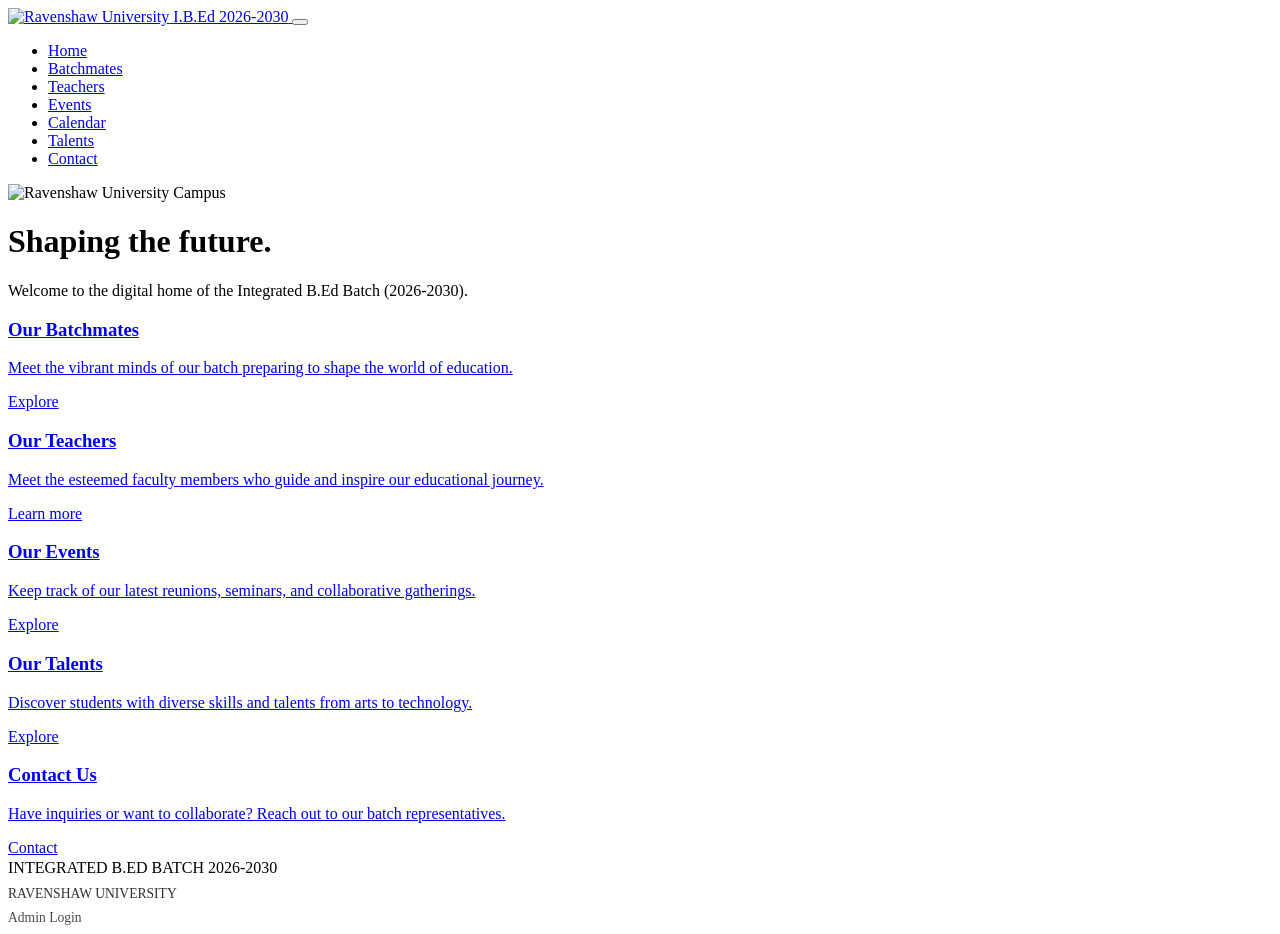
==== index.html @ 54c31852 "Add files via upload" ====
<!DOCTYPE html>
<html lang="en">

<head>
    <meta charset="UTF-8">
    <meta name="viewport" content="width=device-width, initial-scale=1.0">
    <title>Ravenshaw University</title>
    <meta name="description" content="Welcome to the Ravenshaw University Integrated B.Ed Batch 2026-2030 Community Portal. Discover batchmates, teachers, events, and talents.">
    <meta property="og:title" content="Ravenshaw University | Batch Community">
    <meta property="og:description" content="Welcome to the Ravenshaw University Integrated B.Ed Batch 2026-2030 Community Portal.">
    <meta property="og:type" content="website">
    <meta name="theme-color" content="#FFFFFF">

    <link rel="stylesheet" href="assets/css/global.css">
    <link rel="stylesheet" href="assets/css/navbar.css">
    <link rel="stylesheet" href="assets/css/home.css">

    <link rel="preconnect" href="https://fonts.googleapis.com">
    <link rel="preconnect" href="https://fonts.gstatic.com" crossorigin>
    <link rel="modulepreload" href="https://www.gstatic.com/firebasejs/10.12.2/firebase-app.js">
    <link rel="modulepreload" href="https://www.gstatic.com/firebasejs/10.12.2/firebase-auth.js">
    <link rel="modulepreload" href="https://www.gstatic.com/firebasejs/10.12.2/firebase-firestore.js">
    <link rel="modulepreload" href="assets/js/firebase-init.js">
</head>

<body style="--nav-active-color: #5BE2FF;">

    <nav class="navbar" id="navbar">
        <div class="container navbar-container">
            <a href="index.html" class="navbar-brand">
                <img src="assets/images/Ravenshaw_University_Logo.png" alt="Ravenshaw University" class="navbar-logo-img">
                <span class="navbar-title">I.B.Ed 2026-2030</span>
            </a>

            <button class="hamburger" id="hamburger" aria-label="Menu">
                <span class="hamburger-line"></span>
                <span class="hamburger-line"></span>
                <span class="hamburger-line"></span>
            </button>

            <ul class="navbar-menu" id="navbar-menu">
                <li><a href="index.html" class="navbar-link active">Home</a></li>
                <li><a href="batchmates.html" class="navbar-link">Batchmates</a></li>
                <li><a href="teachers.html" class="navbar-link">Teachers</a></li>
                <li><a href="events.html" class="navbar-link">Events</a></li>
                <li><a href="calendar.html" class="navbar-link">Calendar</a></li>
                <li><a href="talents.html" class="navbar-link">Talents</a></li>
                <li><a href="contact.html" class="navbar-link-btn">Contact</a></li>
            </ul>
        </div>
    </nav>

    <header class="hero" id="hero">
        <img src="assets/images/ravenshaw_campus.jpg" alt="Ravenshaw University Campus" class="hero-bg-img">
        <div class="hero-overlay"></div>
        <div class="container hero-content text-center">
            <h1 class="hero-title glass-text reveal-up" id="hero-title">Shaping the future.</h1>
            <p class="hero-subtitle reveal-up" id="hero-subtitle" style="transition-delay: 0.1s">Welcome to the digital home of the Integrated B.Ed Batch (2026-2030).</p>
        </div>
    </header>

    <section class="features-section section">
        <div class="container">
            <div class="features-grid">
                
                <!-- Students Card -->
                <a href="batchmates.html" class="feature-card">
                    <div class="feature-icon icon-blue">
                        <ion-icon name="people"></ion-icon>
                    </div>
                    <h3 class="feature-title">Our Batchmates</h3>
                    <p class="feature-desc">Meet the vibrant minds of our batch preparing to shape the world of education.</p>
                    <div class="feature-link link-blue">Explore <ion-icon name="arrow-forward"></ion-icon></div>
                </a>

                <!-- Teachers Card -->
                <a href="teachers.html" class="feature-card">
                    <div class="feature-icon icon-indigo">
                        <ion-icon name="school"></ion-icon>
                    </div>
                    <h3 class="feature-title">Our Teachers</h3>
                    <p class="feature-desc">Meet the esteemed faculty members who guide and inspire our educational journey.</p>
                    <div class="feature-link link-indigo">Learn more <ion-icon name="arrow-forward"></ion-icon></div>
                </a>

                <!-- Events Card -->
                <a href="events.html" class="feature-card">
                    <div class="feature-icon icon-purple">
                        <ion-icon name="calendar"></ion-icon>
                    </div>
                    <h3 class="feature-title">Our Events</h3>
                    <p class="feature-desc">Keep track of our latest reunions, seminars, and collaborative gatherings.</p>
                    <div class="feature-link link-purple">Explore <ion-icon name="arrow-forward"></ion-icon></div>
                </a>

                <!-- Talents Card -->
                <a href="talents.html" class="feature-card">
                    <div class="feature-icon icon-pink">
                        <ion-icon name="color-wand"></ion-icon>
                    </div>
                    <h3 class="feature-title">Our Talents</h3>
                    <p class="feature-desc">Discover students with diverse skills and talents from arts to technology.</p>
                    <div class="feature-link link-pink">Explore <ion-icon name="arrow-forward"></ion-icon></div>
                </a>

                <!-- Connect Card -->
                <a href="contact.html" class="feature-card">
                    <div class="feature-icon icon-green">
                        <ion-icon name="mail"></ion-icon>
                    </div>
                    <h3 class="feature-title">Contact Us</h3>
                    <p class="feature-desc">Have inquiries or want to collaborate? Reach out to our batch representatives.</p>
                    <div class="feature-link link-green">Contact <ion-icon name="arrow-forward"></ion-icon></div>
                </a>

            </div>
        </div>
    </section>

    <!-- Footer -->
    <footer class="footer">
        <div class="container">
            <div class="footer-content">
                <div style="line-height: 1.4; display: flex; flex-direction: column; gap: 0.3rem;"><p style="margin: 0;">INTEGRATED B.ED BATCH 2026-2030</p><p style="margin: 0; font-size: 0.85em; opacity: 0.8;">RAVENSHAW UNIVERSITY</p></div>
                <div id="admin-auth-container" style="margin-top: 5px;">
                    <a href="login.html" id="admin-login-link" style="color: var(--text-secondary); font-size: 0.85rem; font-weight: 500; text-decoration: none; opacity: 0.7; transition: opacity 0.3s;" onmouseover="this.style.opacity='1'" onmouseout="this.style.opacity='0.7'">Admin Login</a>
                    <button id="admin-logout-btn" style="display: none; background: none; border: none; color: var(--text-secondary); font-size: 0.85rem; font-weight: 500; text-decoration: underline; opacity: 0.7; transition: opacity 0.3s; cursor: pointer; padding: 0;" onmouseover="this.style.opacity='1'" onmouseout="this.style.opacity='0.7'">Admin Logout</button>
                </div>
            </div>
        </div>
    </footer>

    <!-- Scripts -->
    <script>
        document.addEventListener('DOMContentLoaded', () => {
            const observerOptions = {
                threshold: 0.1,
                rootMargin: "0px 0px -50px 0px"
            };
            const observer = new IntersectionObserver((entries) => {
                entries.forEach(entry => {
                    if (entry.isIntersecting) {
                        entry.target.classList.add('active');
                        observer.unobserve(entry.target);
                    }
                });
            }, observerOptions);
            const revealElements = document.querySelectorAll('.reveal, .reveal-left, .reveal-right, .scale-in, .reveal-up');
            revealElements.forEach(el => observer.observe(el));
        });
    </script>
    <script type="module" src="https://unpkg.com/ionicons@7.1.0/dist/ionicons/ionicons.esm.js"></script>
    <script nomodule src="https://unpkg.com/ionicons@7.1.0/dist/ionicons/ionicons.js"></script>
    <script type="module" src="assets/js/navbar.js"></script>
    <script type="module" src="assets/js/auth.js"></script>
</body>
</html>
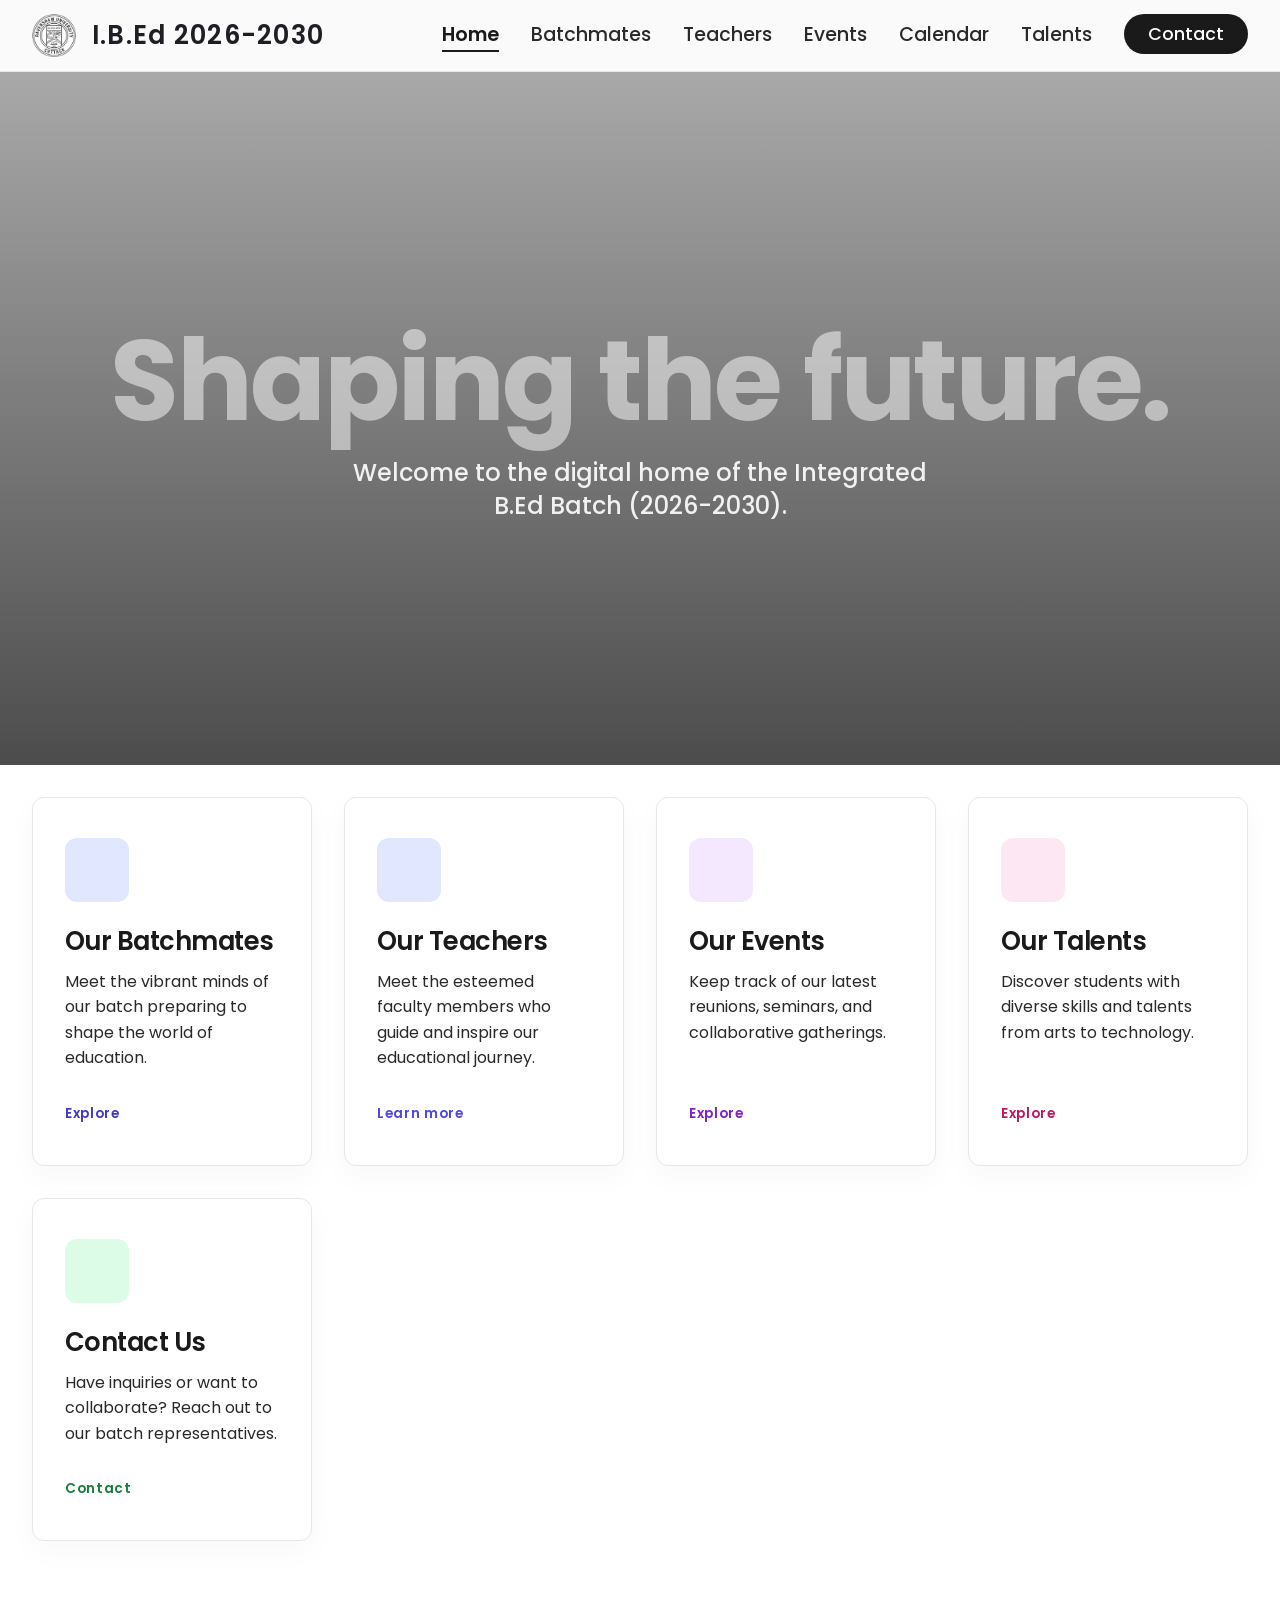
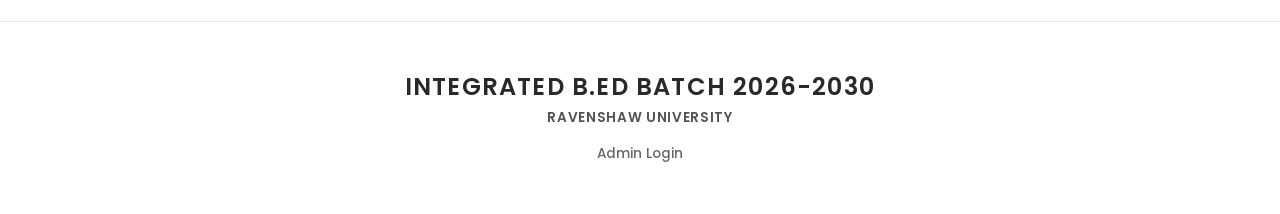
==== commit 11ac58d9: "UI Updates: Fix add card styles and center empty state text" ====
--- a/index.html
+++ b/index.html
@@ -51,7 +51,7 @@
     </nav>
 
     <header class="hero" id="hero">
-        <img src="assets/images/ravenshaw_campus.jpg" alt="Ravenshaw University Campus" class="hero-bg-img">
+        <img src="https://static.toiimg.com/thumb/msid-105510063,width-1280,height-720,resizemode-4/105510063.jpg" alt="Ravenshaw University Campus" class="hero-bg-img">
         <div class="hero-overlay"></div>
         <div class="container hero-content text-center">
             <h1 class="hero-title glass-text reveal-up" id="hero-title">Shaping the future.</h1>
--- a/assets/css/global.css
+++ b/assets/css/global.css
@@ -0,0 +1,396 @@
+/* global.css - Foundation for the Supercell Store design system */
+
+@import url('https://fonts.googleapis.com/css2?family=Poppins:wght@300;400;500;600;700&display=swap');
+
+:root {
+  /* Colors - Minimalist Editorial Theme */
+  --bg-primary: #FFFFFF;
+  --bg-secondary: #FAFAFA;
+  --bg-tertiary: #FFFFFF;
+
+  --text-primary: #1A1A1A;
+  --text-secondary: #292929;
+
+  --accent: #1A1A1A;
+  /* Black Accent */
+  --accent-light: #333333;
+  --accent-secondary: #000000;
+
+  --border-color: #E5E7EB;
+
+  /* Typography */
+  --font-heading: 'Poppins', sans-serif;
+  --font-body: 'Poppins', sans-serif;
+
+  /* Layout */
+  --container-width: 1280px;
+  --container-padding: 2rem;
+  --nav-height: 80px;
+
+  /* Animation timings - focus on smooth, elegant momentum */
+  --ease-spring: cubic-bezier(0.34, 1.56, 0.64, 1);
+  --ease-out: cubic-bezier(0.215, 0.61, 0.355, 1);
+  --ease-in-out: cubic-bezier(0.645, 0.045, 0.355, 1);
+  --transition-fast: 0.25s var(--ease-out);
+  --transition-normal: 0.5s var(--ease-out);
+  --transition-slow: 0.9s var(--ease-spring);
+}
+
+@media (max-width: 768px) {
+  :root {
+    --container-padding: 1rem;
+  }
+}
+
+/* Reset & Box Sizing */
+*,
+*::before,
+*::after {
+  box-sizing: border-box;
+  margin: 0;
+  padding: 0;
+  -webkit-tap-highlight-color: transparent;
+}
+
+html {
+  font-size: 16px;
+  scroll-behavior: smooth;
+  overflow-x: hidden;
+}
+
+body {
+  font-family: var(--font-body);
+  color: var(--text-primary);
+  background-color: var(--bg-primary);
+  line-height: 1.6;
+  -webkit-font-smoothing: antialiased;
+  -moz-osx-font-smoothing: grayscale;
+  overflow-x: hidden;
+  display: flex;
+  flex-direction: column;
+  min-height: 100vh;
+}
+
+button, input, select, textarea {
+  font-family: inherit;
+}
+
+/* Typography elements */
+h1,
+h2,
+h3,
+h4,
+h5,
+h6 {
+  font-family: var(--font-heading);
+  font-weight: 600;
+  /* Semi-bold */
+  line-height: 1.2;
+  letter-spacing: -0.02em;
+  color: var(--text-primary);
+}
+
+p {
+  color: var(--text-secondary);
+  font-weight: 500;
+  /* Medium */
+}
+
+a {
+  color: inherit;
+  text-decoration: none;
+  transition: opacity var(--transition-fast);
+}
+
+/* Layout Utilities */
+.container {
+  width: 100%;
+  padding: 0 var(--container-padding);
+}
+
+.section {
+  padding: 6rem 0;
+}
+
+.section-title {
+  font-size: 2.5rem;
+  margin-bottom: 3rem;
+  text-align: center;
+}
+
+@media (max-width: 768px) {
+  .section {
+    padding: 3rem 0;
+  }
+
+  .section-title {
+    font-size: 2rem;
+    margin-bottom: 2rem;
+  }
+}
+
+/* UI Elements */
+.btn {
+  display: inline-flex;
+  align-items: center;
+  justify-content: center;
+  gap: 8px;
+  padding: 12px 24px;
+  font-family: var(--font-body);
+  font-weight: 500;
+  font-size: 15px;
+  letter-spacing: 0.02em;
+  border-radius: 4px;
+  cursor: pointer;
+  transition: all 0.2s ease;
+  border: 1px solid var(--border-color);
+  text-align: center;
+}
+
+.btn:active {
+  transform: translateY(2px);
+}
+
+.btn-primary {
+  background: var(--text-primary);
+  color: #ffffff !important;
+  border-color: var(--text-primary);
+}
+
+.btn-secondary {
+  background-color: var(--bg-primary);
+  color: var(--text-primary) !important;
+}
+
+/* Supercell Stroke Utility (Removed Stroke) */
+.supercell-text {
+  font-family: var(--font-heading);
+  color: var(--text-primary);
+  letter-spacing: 0.02em;
+  font-weight: 600;
+}
+
+/* Removed glass utility */
+
+/* Image Handling */
+img {
+  max-width: 100%;
+  height: auto;
+  display: block;
+}
+
+.img-cover {
+  width: 100%;
+  height: 100%;
+  object-fit: cover;
+}
+
+/* Icon Alignment */
+ion-icon {
+  font-size: 1.2em;
+  vertical-align: -0.15em;
+  margin-right: 0.25rem;
+}
+
+/* Smooth reveal animations */
+.reveal {
+  opacity: 0;
+  transform: translateY(40px);
+  transition: all var(--transition-slow);
+}
+
+.reveal.active {
+  opacity: 1;
+  transform: translateY(0);
+}
+
+.reveal-up {
+  opacity: 0;
+  transform: translateY(30px);
+  animation: revealUp 0.8s ease forwards;
+}
+
+@keyframes revealUp {
+  to {
+    opacity: 1;
+    transform: translateY(0);
+  }
+}
+
+.page-header,
+.page-header.section {
+  padding-bottom: 2rem;
+  padding-top: calc(var(--nav-height) + 4rem);
+}
+
+.page-title {
+  font-family: var(--font-heading);
+  font-size: clamp(3rem, 6vw, 4.5rem);
+  font-weight: 700;
+  color: var(--text-primary);
+  margin-bottom: 1rem;
+  letter-spacing: -0.02em;
+}
+
+.title-highlight {
+  position: relative;
+  display: inline-block;
+  color: inherit;
+  z-index: 1;
+  white-space: nowrap;
+}
+
+.title-highlight::before {
+  content: '';
+  position: absolute;
+  top: 10%;
+  left: -4px;
+  right: -6px;
+  bottom: 5%;
+  background: #5be2ff;
+  /* Theme Cyan, no yellow */
+  opacity: 0.5;
+  z-index: -1;
+  transform: skewX(-15deg) rotate(-2deg);
+  /* Tilted */
+  border-radius: 0;
+  /* Non-rounded */
+  mix-blend-mode: multiply;
+  /* Realistic natural blending */
+}
+
+.reveal-left {
+  opacity: 0;
+  transform: translateX(-60px);
+  transition: all var(--transition-slow);
+}
+
+.reveal-left.active {
+  opacity: 1;
+  transform: translateX(0);
+}
+
+.reveal-right {
+  opacity: 0;
+  transform: translateX(60px);
+  transition: all var(--transition-slow);
+}
+
+.reveal-right.active {
+  opacity: 1;
+  transform: translateX(0);
+}
+
+.scale-in {
+  opacity: 0;
+  transform: scale(0.92);
+  transition: all var(--transition-slow);
+}
+
+.scale-in.active {
+  opacity: 1;
+  transform: scale(1);
+}
+
+/* Skeleton Loading */
+.skeleton {
+  background: linear-gradient(90deg, #f0f0f0 25%, #e0e0e0 50%, #f0f0f0 75%);
+  background-size: 200% 100%;
+  animation: loading 1.5s infinite linear;
+}
+
+@keyframes loading {
+  0% {
+    background-position: 200% 0;
+  }
+
+  100% {
+    background-position: -200% 0;
+  }
+}
+
+/* Responsive constraints */
+@media (max-width: 768px) {
+  :root {
+    --container-padding: 1.5rem;
+  }
+
+  .section {
+    padding: 4rem 0;
+  }
+
+  .section-title {
+    font-size: 2rem;
+  }
+
+  .title-highlight {
+    padding: 0 0.5rem;
+  }
+}
+
+@media (max-width: 480px) {
+  :root {
+    --container-padding: 1rem;
+  }
+
+  .section {
+    padding: 3rem 0;
+  }
+
+  .section-title {
+    font-size: 1.75rem;
+  }
+}
+
+/* Footer (Global) */
+.footer {
+  padding: 3rem 0;
+  border-top: 1px solid var(--border-color);
+  background-color: var(--bg-primary);
+  margin-top: auto;
+  /* Pushes the footer to the bottom of the flex body */
+}
+
+.footer-content {
+  display: flex;
+  flex-direction: column;
+  justify-content: center;
+  align-items: center;
+  gap: 0.5rem;
+  text-align: center;
+}
+
+.footer p {
+  font-size: clamp(1rem, 4vw, 1.5rem);
+  white-space: nowrap;
+  font-weight: 600;
+  color: var(--text-secondary);
+  text-transform: uppercase;
+  letter-spacing: 0.05em;
+  text-align: center;
+  width: 100%;
+  overflow: hidden;
+  text-overflow: ellipsis;
+}
+
+.footer-links a {
+  font-size: clamp(0.6rem, 2vw, 0.85rem);
+  color: var(--text-secondary);
+  text-transform: uppercase;
+  letter-spacing: 0.05em;
+  font-weight: 500;
+}
+
+@media (max-width: 768px) {
+  #admin-auth-container {
+    font-size: 0.75rem;
+  }
+}
+
+.admin-only-card {
+  display: none;
+}
+
+.is-admin .admin-only-card {
+  display: flex;
+}
--- a/assets/css/navbar.css
+++ b/assets/css/navbar.css
@@ -0,0 +1,197 @@
+/* navbar.css - Sticky, minimal navigation */
+
+.navbar {
+  position: fixed;
+  top: 0;
+  left: 0;
+  width: 100%;
+  height: 72px;
+  background: var(--bg-secondary);
+  border-bottom: 1px solid var(--border-color);
+  z-index: 1000;
+  transition: transform var(--transition-normal);
+}
+
+.navbar.hidden {
+  transform: translateY(-100%);
+}
+
+.navbar-container {
+  display: flex;
+  justify-content: space-between;
+  align-items: center;
+  height: 100%;
+}
+
+.navbar-brand {
+  display: flex;
+  align-items: center;
+  gap: 1rem;
+  z-index: 1001; /* Stay above mobile menu */
+}
+
+.navbar-logo-img {
+  height: 44px;
+  width: auto;
+  object-fit: contain;
+}
+
+.navbar-title {
+  font-family: var(--font-heading);
+  font-weight: 600;
+  font-size: 1.6rem;
+  color: #1e1e24; /* Make title dark since no stroke */
+  display: inline-block;
+  letter-spacing: 0.05em;
+}
+
+.navbar-menu {
+  display: flex;
+  gap: 2rem;
+  list-style: none;
+}
+
+.navbar-link {
+  font-family: var(--font-heading);
+  font-size: 1.2rem;
+  font-weight: 500;
+  color: var(--text-secondary);
+  position: relative;
+  padding: 0;
+  transition: color 0.2s;
+}
+
+.navbar-link.active {
+  color: var(--text-primary);
+  font-weight: 600;
+  border-bottom: 2px solid var(--accent);
+  padding-bottom: 2px;
+}
+
+.navbar-link-btn {
+  background-color: var(--accent);
+  color: #FFFFFF !important;
+  border: none;
+  border-radius: 999px;
+  padding: 8px 24px;
+  font-family: var(--font-body);
+  font-weight: 500;
+  font-size: 1.1rem;
+  transition: transform 0.1s;
+}
+
+/* Mobile Hamburger Menu */
+.hamburger {
+  display: none;
+  cursor: pointer;
+  background: none;
+  border: none;
+  padding: 0.5rem;
+  z-index: 1001;
+}
+
+.hamburger-line {
+  display: block;
+  width: 24px;
+  height: 1.5px;
+  background-color: var(--text-primary);
+  margin-bottom: 5px;
+  transition: transform var(--transition-normal), opacity var(--transition-normal);
+}
+
+.hamburger-line:last-child {
+  margin-bottom: 0;
+}
+
+.hamburger.active .hamburger-line:nth-child(1) {
+  transform: translateY(6.5px) rotate(45deg);
+}
+
+.hamburger.active .hamburger-line:nth-child(2) {
+  opacity: 0;
+}
+
+.hamburger.active .hamburger-line:nth-child(3) {
+  transform: translateY(-6.5px) rotate(-45deg);
+}
+
+@media (max-width: 1024px) {
+  .navbar-menu {
+    gap: 1.5rem;
+  }
+}
+
+@media (max-width: 768px) {
+  .navbar-brand, .hamburger {
+    height: 72px;
+    display: flex;
+    align-items: center;
+  }
+
+  .hamburger {
+    display: flex;
+    flex-direction: column;
+    justify-content: center;
+    height: 72px;
+  }
+
+  .navbar-menu {
+    position: absolute;
+    top: 100%;
+    left: 0;
+    width: 100%;
+    height: auto;
+    max-height: 0;
+    overflow: hidden;
+    background-color: var(--bg-primary); /* Match site background */
+    flex-direction: column;
+    justify-content: flex-start;
+    align-items: center;
+    padding: 0 1rem;
+    gap: 1rem;
+    transition: max-height 0.4s ease, padding 0.4s ease, border-width 0.4s ease;
+    box-shadow: 0 10px 15px rgba(0,0,0,0.05);
+    border-bottom: 0px solid #000;
+  }
+
+  .navbar-menu.active {
+    max-height: 100vh;
+    padding-bottom: 2rem;
+    padding-top: 1rem;
+    border-bottom: 1px solid var(--border-color);
+    overflow-y: auto;
+  }
+  
+  .navbar-menu li {
+    width: 100%;
+    text-align: center;
+  }
+  
+  .navbar-link, .navbar-link-btn {
+    display: block;
+    font-size: 1.3rem;
+    width: 100%;
+    padding: 1rem 0;
+    border-bottom: 2px solid var(--border-color);
+  }
+
+  .navbar-link-btn {
+    width: auto;
+    margin-top: 1rem;
+    display: inline-block;
+    padding: 12px 32px;
+  }
+}
+
+@media (max-width: 480px) {
+  .navbar-title {
+    font-size: 1.2rem;
+  }
+  .navbar-logo-img {
+    height: 36px;
+    width: auto;
+  }
+  .navbar-brand {
+    gap: 0.5rem;
+  }
+}
--- a/assets/css/home.css
+++ b/assets/css/home.css
@@ -0,0 +1,202 @@
+.hero {
+  position: relative;
+  height: 85vh;
+  min-height: 550px;
+  display: flex;
+  align-items: center;
+  justify-content: center;
+  margin-top: 0;
+  overflow: hidden;
+}
+
+.hero-bg-img {
+  position: absolute;
+  top: 0;
+  left: 0;
+  width: 100%;
+  height: 100%;
+  object-fit: cover;
+  object-position: center 30%;
+}
+
+.hero-overlay {
+  position: absolute;
+  top: 0;
+  left: 0;
+  width: 100%;
+  height: 100%;
+  background: linear-gradient(
+    180deg,
+    rgba(0, 0, 0, 0.3) 0%,
+    rgba(0, 0, 0, 0.5) 50%,
+    rgba(0, 0, 0, 0.7) 100%
+  );
+}
+
+.hero-content {
+  position: relative;
+  z-index: 2;
+  width: 100%;
+  display: flex;
+  flex-direction: column;
+  align-items: center;
+  justify-content: center;
+  padding-top: var(--nav-height);
+}
+
+.glass-text {
+  position: relative;
+  color: rgba(255, 255, 255, 0.5);
+}
+
+.glass-text::before {
+  content: attr(id);
+  /* Fallback — we use a different approach */
+  display: none;
+}
+
+/* Glassmorphic text via backdrop approach */
+.hero-title {
+  font-family: var(--font-heading);
+  font-size: clamp(3.5rem, 10vw, 7rem);
+  margin-bottom: 1rem;
+  line-height: 1.05;
+  font-weight: 700;
+  letter-spacing: -0.02em;
+}
+
+
+.hero-subtitle {
+  font-family: var(--font-body);
+  font-size: clamp(1.2rem, 2.5vw, 1.5rem);
+  color: rgba(255, 255, 255, 0.9);
+  max-width: 600px;
+  font-weight: 500;
+  line-height: 1.4;
+}
+
+.text-center {
+  text-align: center;
+}
+
+/* Feed Layout */
+.features-section {
+  padding: 2rem 0 5rem;
+  background-color: var(--bg-tertiary);
+}
+
+.features-grid {
+  display: grid;
+  grid-template-columns: repeat(auto-fit, minmax(280px, 1fr));
+  gap: 2rem;
+}
+
+/* Feature Card */
+.feature-card {
+  background: #ffffff;
+  border-radius: 12px;
+  padding: 2.5rem 2rem;
+  display: flex;
+  flex-direction: column;
+  text-decoration: none;
+  box-shadow: 0 10px 30px rgba(0, 0, 0, 0.03);
+  border: 1px solid var(--border-color);
+  transition: transform 0.3s ease, box-shadow 0.3s ease;
+}
+
+.feature-icon {
+  width: 4rem;
+  height: 4rem;
+  border-radius: 12px;
+  display: flex;
+  align-items: center;
+  justify-content: center;
+  font-size: 2rem;
+  margin-bottom: 1.5rem;
+}
+
+/* Icon Colors */
+.icon-blue { background: #e0e7ff; color: #4338ca; }
+.icon-indigo { background: #e0e7ff; color: #4f46e5; }
+.icon-purple { background: #f3e8ff; color: #7e22ce; }
+.icon-pink { background: #fce7f3; color: #be185d; }
+.icon-green { background: #dcfce7; color: #15803d; }
+
+.feature-title {
+  font-family: var(--font-heading);
+  font-size: 1.6rem;
+  font-weight: 600;
+  color: var(--text-primary);
+  margin-bottom: 0.75rem;
+}
+
+.feature-desc {
+  color: var(--text-secondary);
+  font-size: 1rem;
+  line-height: 1.6;
+  margin-bottom: 2rem;
+  flex-grow: 1;
+  font-weight: 400;
+}
+
+.feature-link {
+  font-size: 0.85rem;
+  font-weight: 600;
+  letter-spacing: 0.05em;
+  display: flex;
+  align-items: center;
+  gap: 0.5rem;
+  font-family: var(--font-body);
+}
+
+/* Link Colors */
+.link-blue { color: #4338ca; }
+.link-indigo { color: #4f46e5; }
+.link-purple { color: #7e22ce; }
+.link-pink { color: #be185d; }
+.link-green { color: #15803d; }
+
+
+
+@media (max-width: 768px) {
+  .hero {
+    height: 60vh;
+    min-height: 400px;
+  }
+
+  .hero-content {
+    padding-top: calc(var(--nav-height) + 0.5rem);
+    padding-bottom: 1.5rem;
+    padding-left: 1rem;
+    padding-right: 1rem;
+  }
+
+
+
+  .hero-subtitle {
+    font-size: 1.1rem;
+    max-width: 90%;
+  }
+}
+
+@media (max-width: 480px) {
+  .hero {
+    height: 50vh;
+    min-height: 320px;
+  }
+
+  .hero-bg-img {
+    object-position: center center;
+  }
+
+  .hero-content {
+    padding-top: var(--nav-height);
+    padding-bottom: 1rem;
+  }
+
+
+  .hero-subtitle {
+    font-size: 1rem;
+    max-width: 95%;
+  }
+}
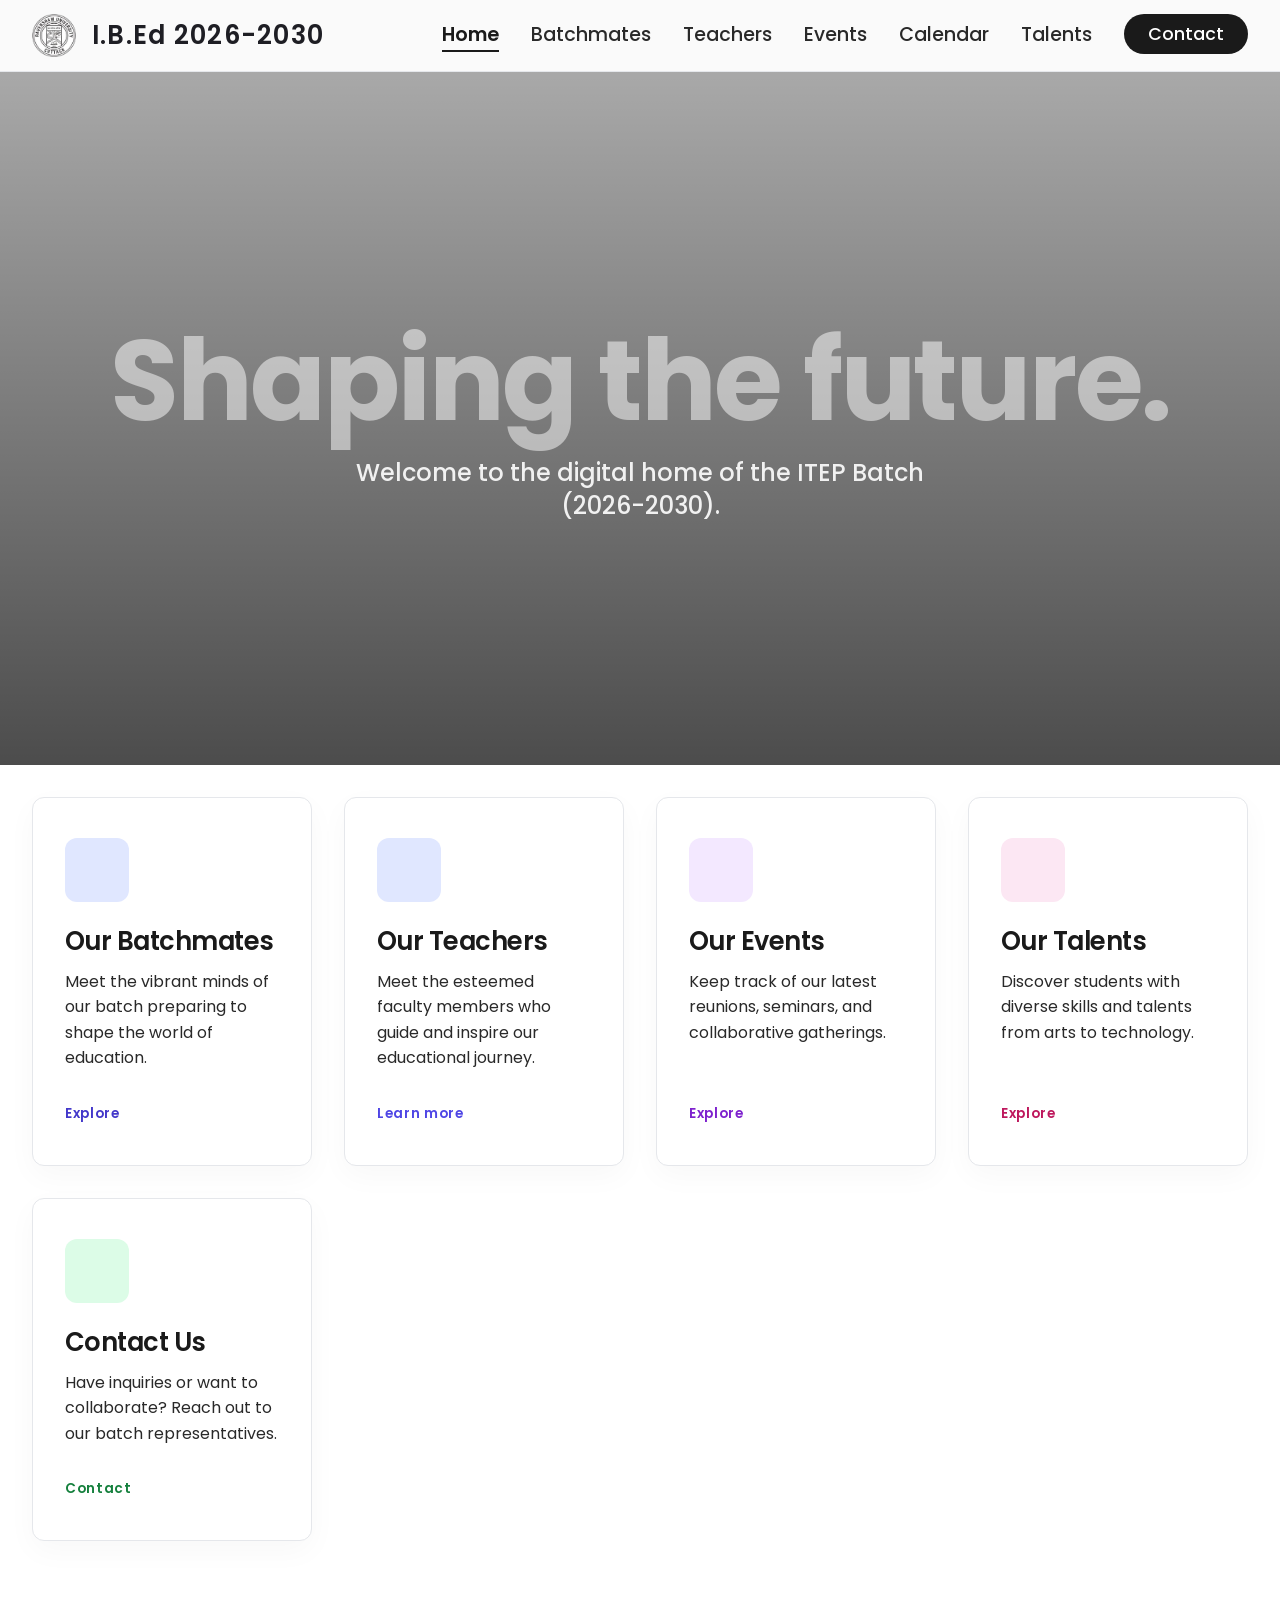
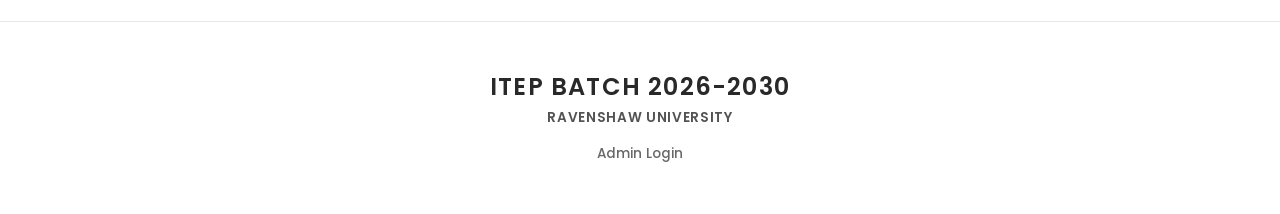
==== commit a421f92b: "Update subject order and rename Integrated B.Ed to ITEP" ====
--- a/index.html
+++ b/index.html
@@ -5,9 +5,9 @@
     <meta charset="UTF-8">
     <meta name="viewport" content="width=device-width, initial-scale=1.0">
     <title>Ravenshaw University</title>
-    <meta name="description" content="Welcome to the Ravenshaw University Integrated B.Ed Batch 2026-2030 Community Portal. Discover batchmates, teachers, events, and talents.">
+    <meta name="description" content="Welcome to the Ravenshaw University ITEP Batch 2026-2030 Community Portal. Discover batchmates, teachers, events, and talents.">
     <meta property="og:title" content="Ravenshaw University | Batch Community">
-    <meta property="og:description" content="Welcome to the Ravenshaw University Integrated B.Ed Batch 2026-2030 Community Portal.">
+    <meta property="og:description" content="Welcome to the Ravenshaw University ITEP Batch 2026-2030 Community Portal.">
     <meta property="og:type" content="website">
     <meta name="theme-color" content="#FFFFFF">
 
@@ -51,11 +51,11 @@
     </nav>
 
     <header class="hero" id="hero">
-        <img src="https://static.toiimg.com/thumb/msid-105510063,width-1280,height-720,resizemode-4/105510063.jpg" alt="Ravenshaw University Campus" class="hero-bg-img">
+        <img src="https://www.mappls.com/place/84TESE_1690995321114_0.jpeg" alt="Ravenshaw University Campus" class="hero-bg-img">
         <div class="hero-overlay"></div>
         <div class="container hero-content text-center">
             <h1 class="hero-title glass-text reveal-up" id="hero-title">Shaping the future.</h1>
-            <p class="hero-subtitle reveal-up" id="hero-subtitle" style="transition-delay: 0.1s">Welcome to the digital home of the Integrated B.Ed Batch (2026-2030).</p>
+            <p class="hero-subtitle reveal-up" id="hero-subtitle" style="transition-delay: 0.1s">Welcome to the digital home of the ITEP Batch (2026-2030).</p>
         </div>
     </header>
 
@@ -121,7 +121,7 @@
     <footer class="footer">
         <div class="container">
             <div class="footer-content">
-                <div style="line-height: 1.4; display: flex; flex-direction: column; gap: 0.3rem;"><p style="margin: 0;">INTEGRATED B.ED BATCH 2026-2030</p><p style="margin: 0; font-size: 0.85em; opacity: 0.8;">RAVENSHAW UNIVERSITY</p></div>
+                <div style="line-height: 1.4; display: flex; flex-direction: column; gap: 0.3rem;"><p style="margin: 0;">ITEP BATCH 2026-2030</p><p style="margin: 0; font-size: 0.85em; opacity: 0.8;">RAVENSHAW UNIVERSITY</p></div>
                 <div id="admin-auth-container" style="margin-top: 5px;">
                     <a href="login.html" id="admin-login-link" style="color: var(--text-secondary); font-size: 0.85rem; font-weight: 500; text-decoration: none; opacity: 0.7; transition: opacity 0.3s;" onmouseover="this.style.opacity='1'" onmouseout="this.style.opacity='0.7'">Admin Login</a>
                     <button id="admin-logout-btn" style="display: none; background: none; border: none; color: var(--text-secondary); font-size: 0.85rem; font-weight: 500; text-decoration: underline; opacity: 0.7; transition: opacity 0.3s; cursor: pointer; padding: 0;" onmouseover="this.style.opacity='1'" onmouseout="this.style.opacity='0.7'">Admin Logout</button>
--- a/assets/css/global.css
+++ b/assets/css/global.css
@@ -189,7 +189,6 @@
 ion-icon {
   font-size: 1.2em;
   vertical-align: -0.15em;
-  margin-right: 0.25rem;
 }
 
 /* Smooth reveal animations */
--- a/assets/css/home.css
+++ b/assets/css/home.css
@@ -16,7 +16,7 @@
   width: 100%;
   height: 100%;
   object-fit: cover;
-  object-position: center 30%;
+  object-position: center;
 }
 
 .hero-overlay {
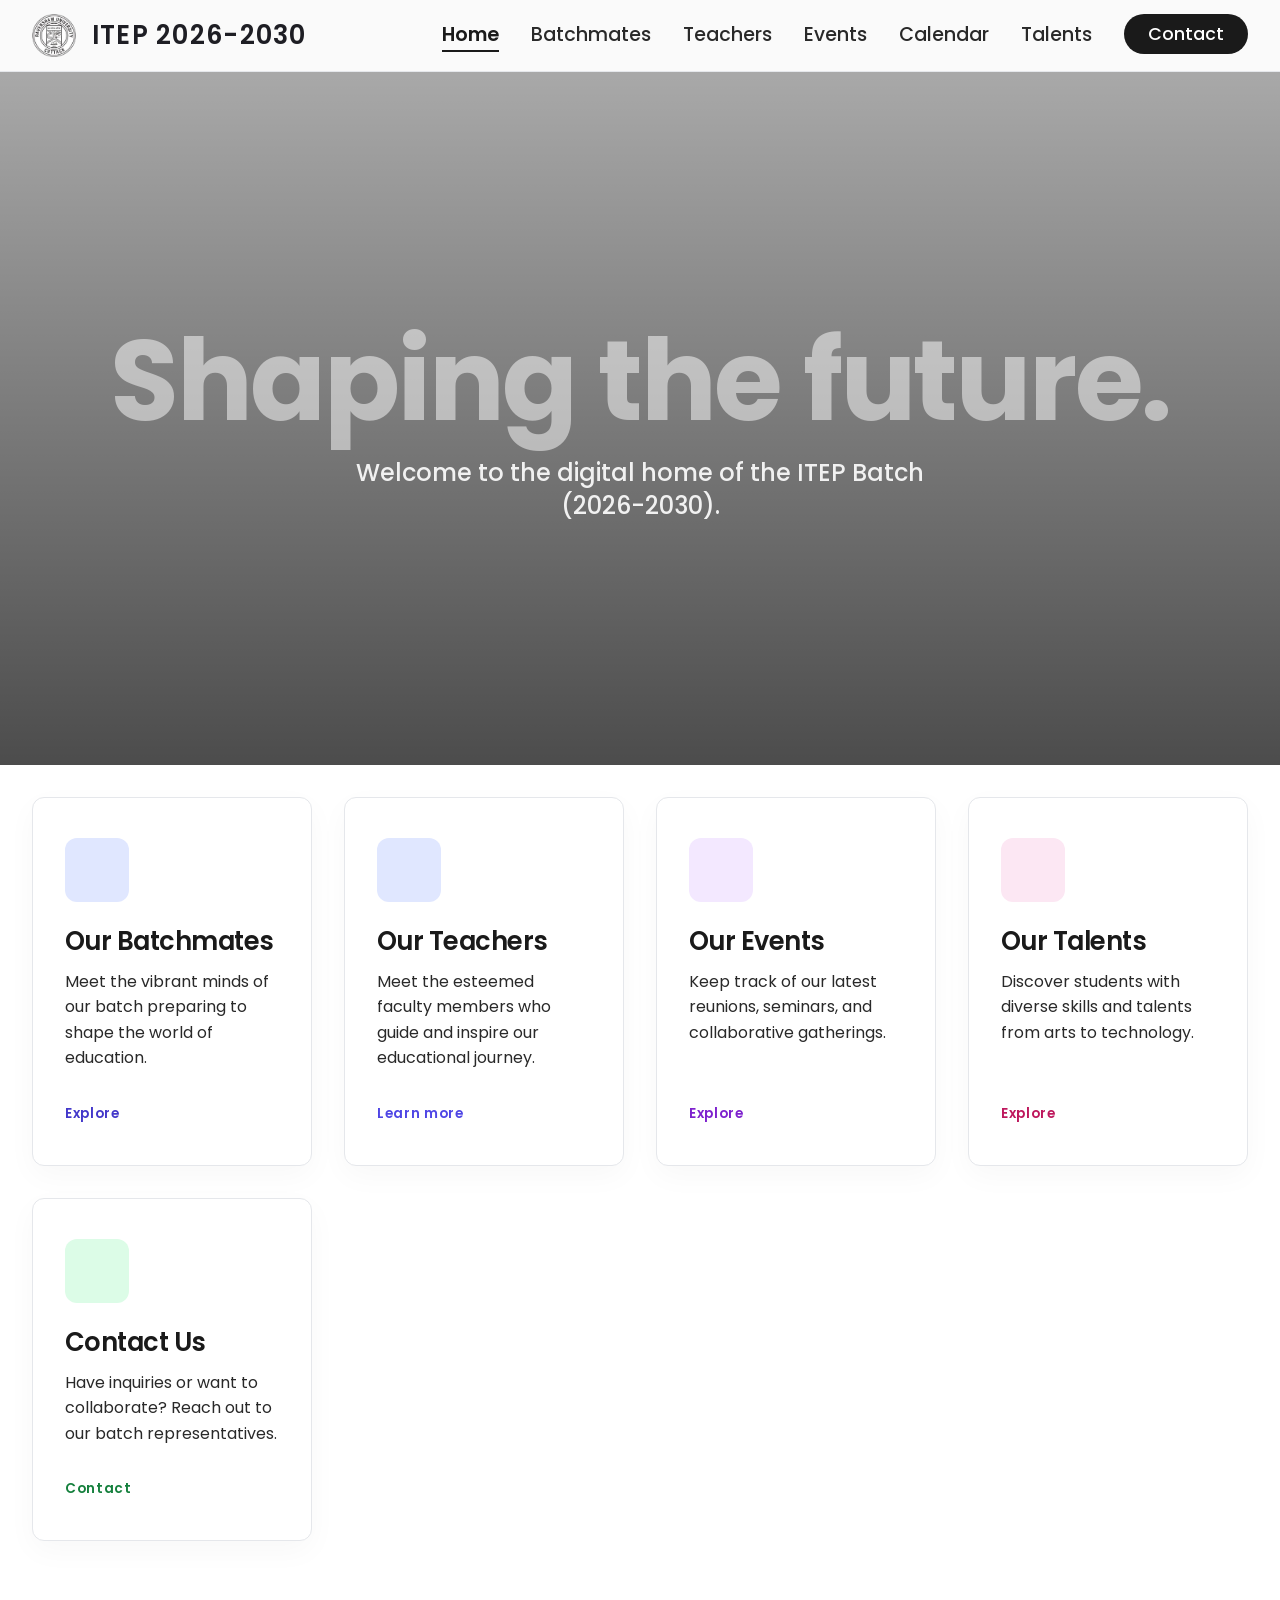
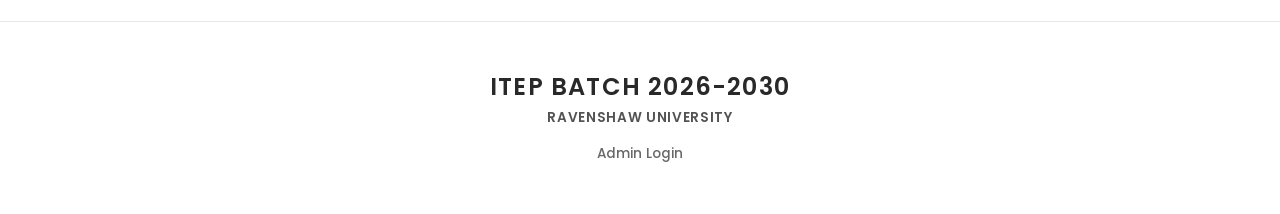
==== commit df3f6064: "Update navbar title to ITEP" ====
--- a/index.html
+++ b/index.html
@@ -29,7 +29,7 @@
         <div class="container navbar-container">
             <a href="index.html" class="navbar-brand">
                 <img src="assets/images/Ravenshaw_University_Logo.png" alt="Ravenshaw University" class="navbar-logo-img">
-                <span class="navbar-title">I.B.Ed 2026-2030</span>
+                <span class="navbar-title">ITEP 2026-2030</span>
             </a>
 
             <button class="hamburger" id="hamburger" aria-label="Menu">
